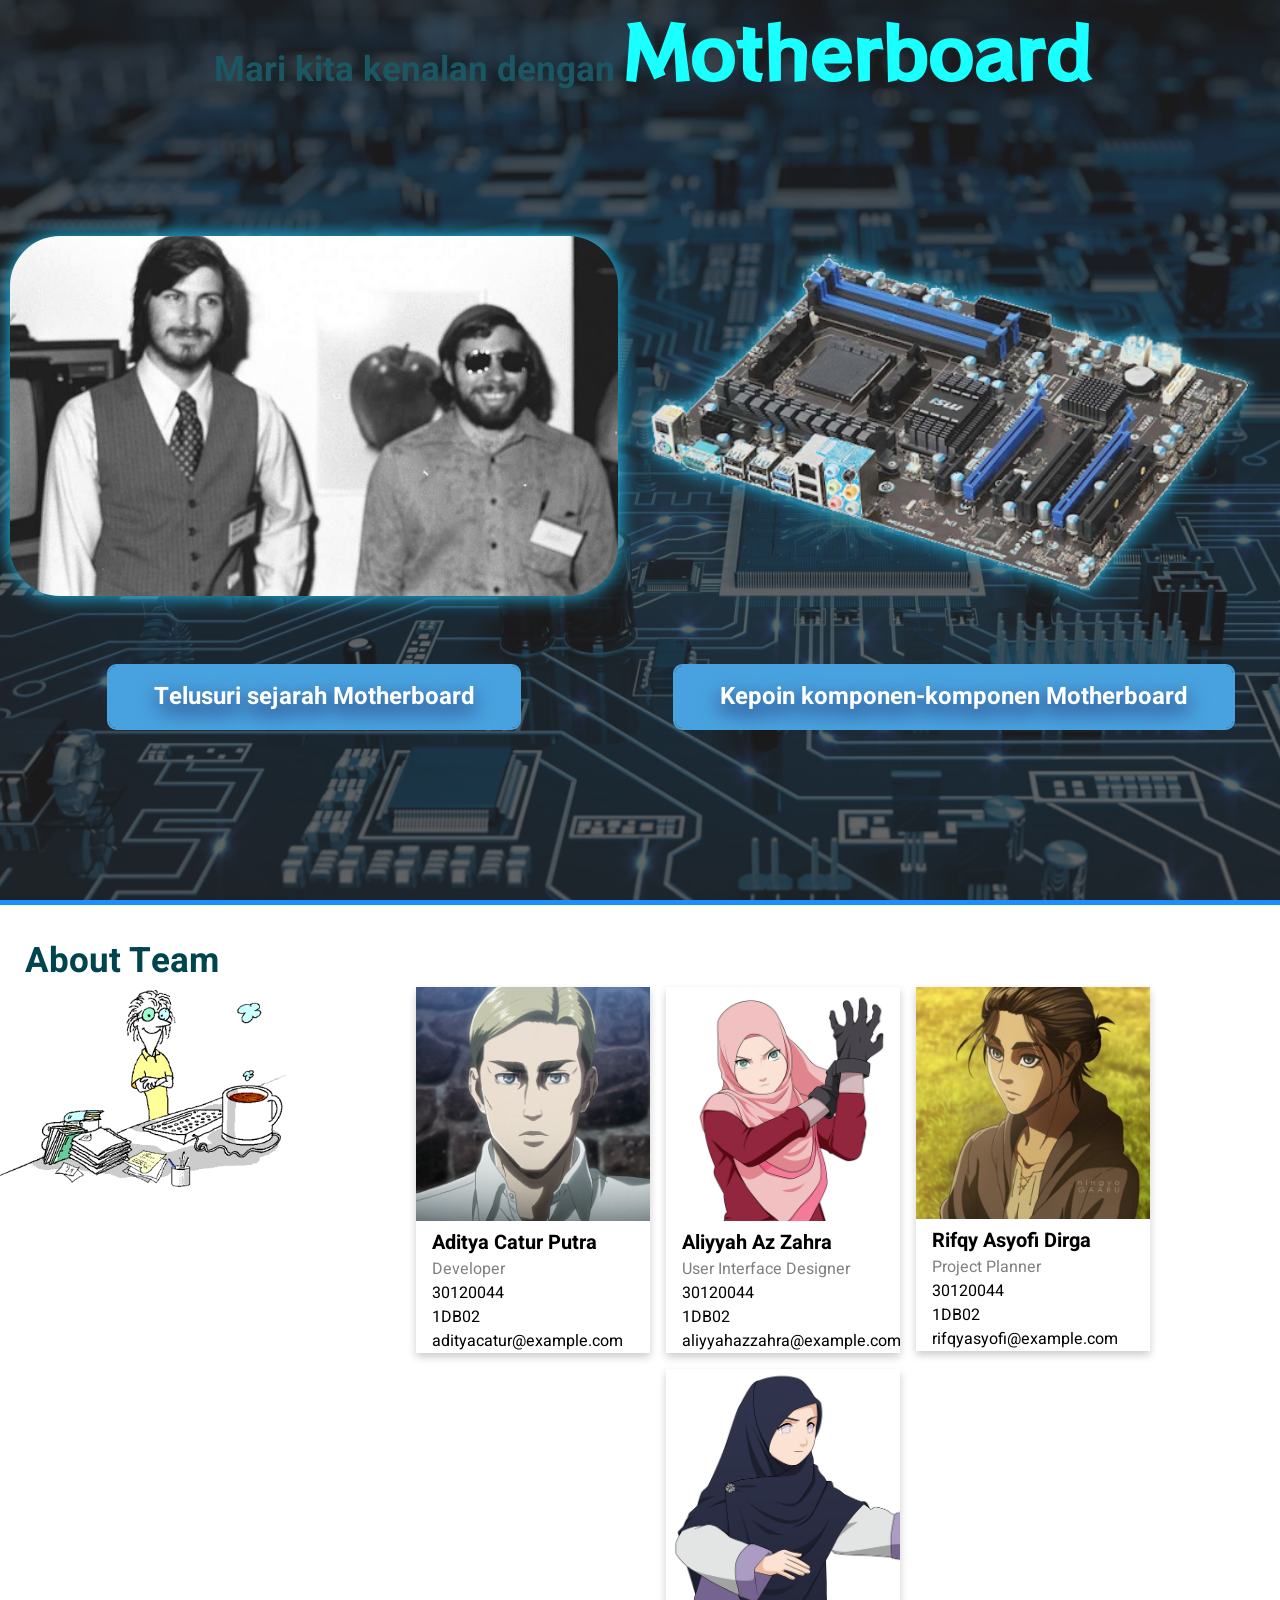
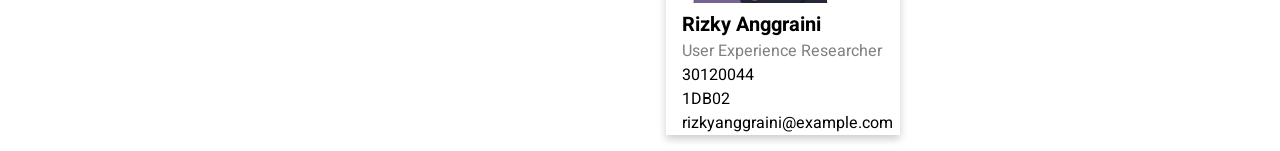
==== index.html @ c0091dea "update modul komponen linknya belum" ====
<!DOCTYPE html>
<html lang="en">
<head>
    <meta charset="UTF-8">
    <meta http-equiv="X-UA-Compatible" content="IE=edge">
    <meta name="viewport" content="width=device-width, initial-scale=1.0">
    <title>Sejarah dan Komponen Motherboard</title>
    <link rel="stylesheet" href="resources/css/index-style.css">
    <link rel="stylesheet" href="resources/css/btn.css">
    <link rel="stylesheet" href="resources/css/index-contact-style.css">
</head>
<body>
    <div class="wrapper">
        <div class="black">
            <h1 class="animate-h1 mb-15">
                Mari kita kenalan dengan <span class="gedein">Motherboard</span>
            </h1>
            <div>
                <div class="content">
                    <div class="flex arah-bawah">
                        <img class="animationgedekecil brad" src="resources/images/penemu.jpg" alt="">
                        <a href="materi/sejarah.html">
                            <button class="btn third">
                                <h2>Telusuri sejarah Motherboard</h2>
                            </button>
                        </a>
                    </div>
                    <div class="flex arah-bawah">
                        <img class="animationgedekecil brad" src="resources/images/motherboard.png" alt="">
                        <a href="materi/komponen.html">
                            <button class="btn third">
                                <h2>Kepoin komponen-komponen Motherboard</h2>
                            </button>
                        </a>
                    </div>
                </div>
            </div>
        </div>
    </div>
    
    <!-- start contact form -->
    <b>
        <h1>About Team</h1>
    </b>
    <div class="flex">
        <div>
            <img class="h-gif" src="resources/images/ngopi.gif" alt="">
        </div>
        <div class="row">
            <div class="column">
              <div class="card">
                <img src="resources/images/1.png" alt="Aditya Catur Putra" style="width:100%">
                <div class="container">
                  <h2>Aditya Catur Putra</h2>
                  <p class="title">Developer</p>
                  <p>30120044</p>
                  <p>1DB02</p>
                  <p>adityacatur@example.com</p>
                </div>
              </div>
            </div>
            <div class="column">
              <div class="card">
                <img src="resources/images/2.png" alt="Aliyyah Az Zahra" style="width:100%">
                <div class="container">
                  <h2>Aliyyah Az Zahra</h2>
                  <p class="title">User Interface Designer</p>
                  <p>30120044</p>
                  <p>1DB02</p>
                  <p>aliyyahazzahra@example.com</p>
                </div>
              </div>
            </div>
            <div class="column">
              <div class="card">
                <img src="resources/images/3.jpg" alt="Rifqy Asyofi Dirga" style="width:100%">
                <div class="container">
                  <h2>Rifqy Asyofi Dirga</h2>
                  <p class="title">Project Planner</p>
                  <p>30120044</p>
                  <p>1DB02</p>
                  <p>rifqyasyofi@example.com</p>
                </div>
              </div>
            </div>
            <div class="column">
              <div class="card">
                <img src="resources/images/4.jpg" alt="Risky Anggraeni" style="width:100%">
                <div class="container">
                  <h2>Rizky Anggraini</h2>
                  <p class="title">User Experience Researcher</p>
                  <p>30120044</p>
                  <p>1DB02</p>
                  <p>rizkyanggraini@example.com</p>
                </div>
            </div>
        </div>
    </div>

    <!-- end contact form -->
</body>
</html>
---- resources/css/index-style.css ----
@import url('https://fonts.googleapis.com/css2?family=RocknRoll+One&display=swap');
@import url('https://fonts.googleapis.com/css2?family=Heebo:wght@300&display=swap');

@media (min-width: 900px) {
    .wrapper{
        display: flex;
        flex-direction: column;
        justify-content: center;
    }

    .flex {
        display: flex;
    }
    
    .content {
        display: flex;
        justify-content: space-around;
    }

    .gedein {
        font-size: 70px;
        color: cyan;
        font-family: 'RocknRoll One', sans-serif;
    }
}

.flex-wrap {
    flex-wrap: wrap;
}

.justify-space {
    justify-content: space-between;
}

.mby{
    margin: 1vh;
}

#content {
    min-height: 100vh;
}

#artikel {
    min-height: 110px;
}

.tombol-artikel {
    cursor: pointer;
}

.font-size {
    font-size: 3vh;
}

.margin-padding-1{
    margin: 5vh 1rem;
    padding: 1rem;

}

.div-shadow {
    border-radius: 1rem;
    box-shadow: 10px 10px 2rem #888888;
}

* {
    margin: 0;
    box-sizing: border-box;
    font-family: 'Heebo', sans-serif;
}
.black{
    background-color: rgba(0, 0, 0, 0.671);
    min-height: 100vh;
    
}
.wrapper {
    color: aliceblue;
    overflow: hidden;
    text-align: center;
    min-height: 100vh;
    background-size: cover;
    background-image: url('../images/index-wallpaper.jpg');
    background-repeat: no-repeat;
    filter: opacity(0.9);
    border-bottom: solid 5px rgb(0, 132, 255);
    margin-bottom: 30px;
}

h1 {
    margin-left: 25px;
    color: #004450;
    font-size: 35px;
    transition-duration: 1s;
}
.mb-15 {
    margin-bottom: 15vh;
}

h1:hover {
    transition: all;
    transition-duration: 1s;
    transform: translateX(-1rem);
}
    
.animate-h1 {
    animation-name: bayangan;
    animation-duration: 1s;
    animation-iteration-count: infinite;
    animation-direction: alternate;
}

@keyframes bayangan {
    0% {
        filter: drop-shadow(8px 8px 10px rgb(0, 153, 255));
    }
    100% {
        color: rgb(255, 255, 255);
        filter: drop-shadow(0px 1px 3px rgb(0, 162, 255));
    }
}

.arah-bawah {
    flex-direction: column;
    align-items: center;
}
    


.animationgedekecil {
    filter: drop-shadow(0px 0px 10px rgb(0, 195, 255));
    animation-name: bigger;
    animation-duration: 4s;
    animation-iteration-count: infinite;
    animation-direction: alternate;
}

@keyframes bigger {
    0% {
        transform: scale(1.2);
    }
    100% {
        transform: scale(1);
    }
}

.brad {
    border-radius: 50px;
    height: 40vh;
    margin-bottom: 3rem;
}


a {
    display: inline-block;
}

p {
    color: #004450;
}

.warna-putih {
    color: whitesmoke;
}
---- resources/css/btn.css ----
.btn {
    box-sizing: border-box;
    -webkit-appearance: none;
       -moz-appearance: none;
            appearance: none;
    background-color: transparent;
    border: 2px solid #e74c3c;
    border-radius: 0.6em;
    color: #e74c3c;
    cursor: pointer;
    display: flex;
    align-self: center;
    font-size: 1rem;
    font-weight: 400;
    line-height: 1;
    margin: 20px;
    padding: 1.2em 2.8em;
    text-decoration: none;
    text-align: center;
    font-family: 'Montserrat', sans-serif;
    font-weight: 700;
  }
  .btn:hover, .btn:focus, .btn-active {
    color: #fff;
    outline: 0;
  }
  .third {
    border-color: #3498db;
    color: #fff;
    box-shadow: 0 0 40px 40px #3498db inset, 0 0 0 0 #3498db;
    transition: all 150ms ease-in-out;
  }
  .third:hover , .btn-active {
    box-shadow: 0 0 10px 0 #3498db inset, 0 0 10px 4px #3498db;
  }

  a {
    text-decoration: none;
  }

  button.btn.third h2 {
    filter: drop-shadow(0px 8px 10px rgb(5, 0, 75));
  }
  .hover-hitam:hover {
    color: #333;
  }
---- resources/css/index-contact-style.css ----
/* Three columns side by side */
.column {
    float: left;
    width: 33.3%;
    margin-bottom: 16px;
    padding: 0 8px;
  }
  
  /* Display the columns below each other instead of side by side on small screens */
  @media screen and (max-width: 600px) {
      .column {
      width: 100%;
      }
}

  .row {
      display: flex;
      justify-content: center;
      flex-wrap: wrap;
  }

  .column {
      width: 250px;
  }

  /* Add some shadows to create a card effect */
  .card {
    box-shadow: 0 4px 8px 0 rgba(0, 0, 0, 0.2);
  }
  
  /* Some left and right padding inside the container */
  .container {
    padding: 0 16px;
  }
  
  /* Clear floats */
  .container::after, .row::after {
    content: "";
    clear: both;
    display: table;
  }
  
  .title {
    color: grey;
  }

  .card .container h2, p {
      color: black;
  }
  .card .container h2 {
      font-size: 20px;
  }

  .h-gif {
      height: 200px;
  }
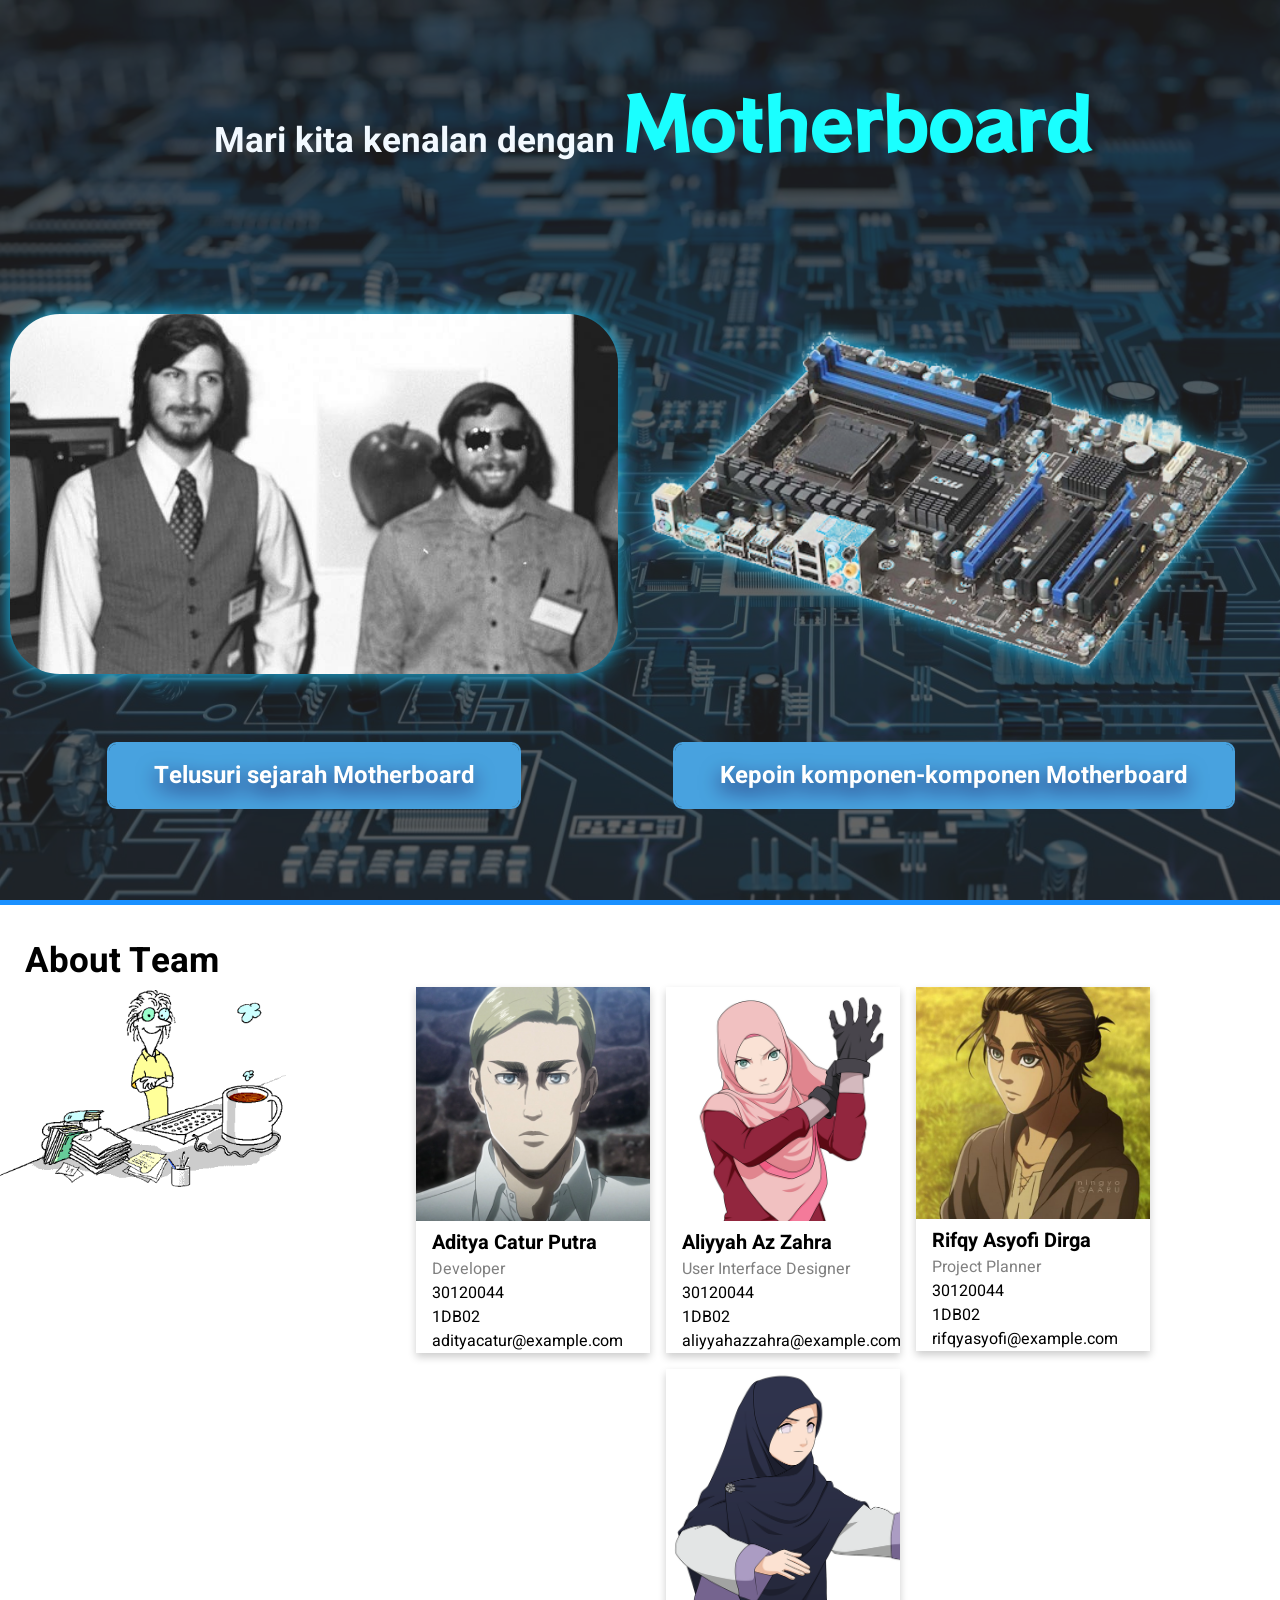
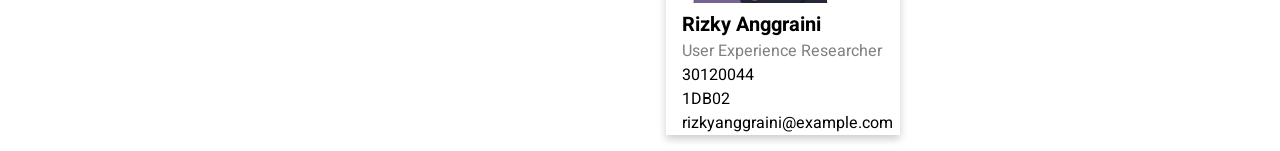
==== commit 5c8021ae: "final update" ====
--- a/index.html
+++ b/index.html
@@ -12,7 +12,7 @@
 <body>
     <div class="wrapper">
         <div class="black">
-            <h1 class="animate-h1 mb-15">
+            <h1 class="animate-h1">
                 Mari kita kenalan dengan <span class="gedein">Motherboard</span>
             </h1>
             <div>
--- a/resources/css/index-style.css
+++ b/resources/css/index-style.css
@@ -7,7 +7,7 @@
         flex-direction: column;
         justify-content: center;
     }
-
+    
     .flex {
         display: flex;
     }
@@ -23,6 +23,7 @@
         font-family: 'RocknRoll One', sans-serif;
     }
 }
+
 
 .flex-wrap {
     flex-wrap: wrap;
@@ -71,7 +72,9 @@
 .black{
     background-color: rgba(0, 0, 0, 0.671);
     min-height: 100vh;
-    
+    display: flex;
+    flex-direction: column;
+    justify-content: space-around;
 }
 .wrapper {
     color: aliceblue;
@@ -88,12 +91,8 @@
 
 h1 {
     margin-left: 25px;
-    color: #004450;
     font-size: 35px;
     transition-duration: 1s;
-}
-.mb-15 {
-    margin-bottom: 15vh;
 }
 
 h1:hover {
@@ -154,9 +153,6 @@
     display: inline-block;
 }
 
-p {
-    color: #004450;
-}
 
 .warna-putih {
     color: whitesmoke;
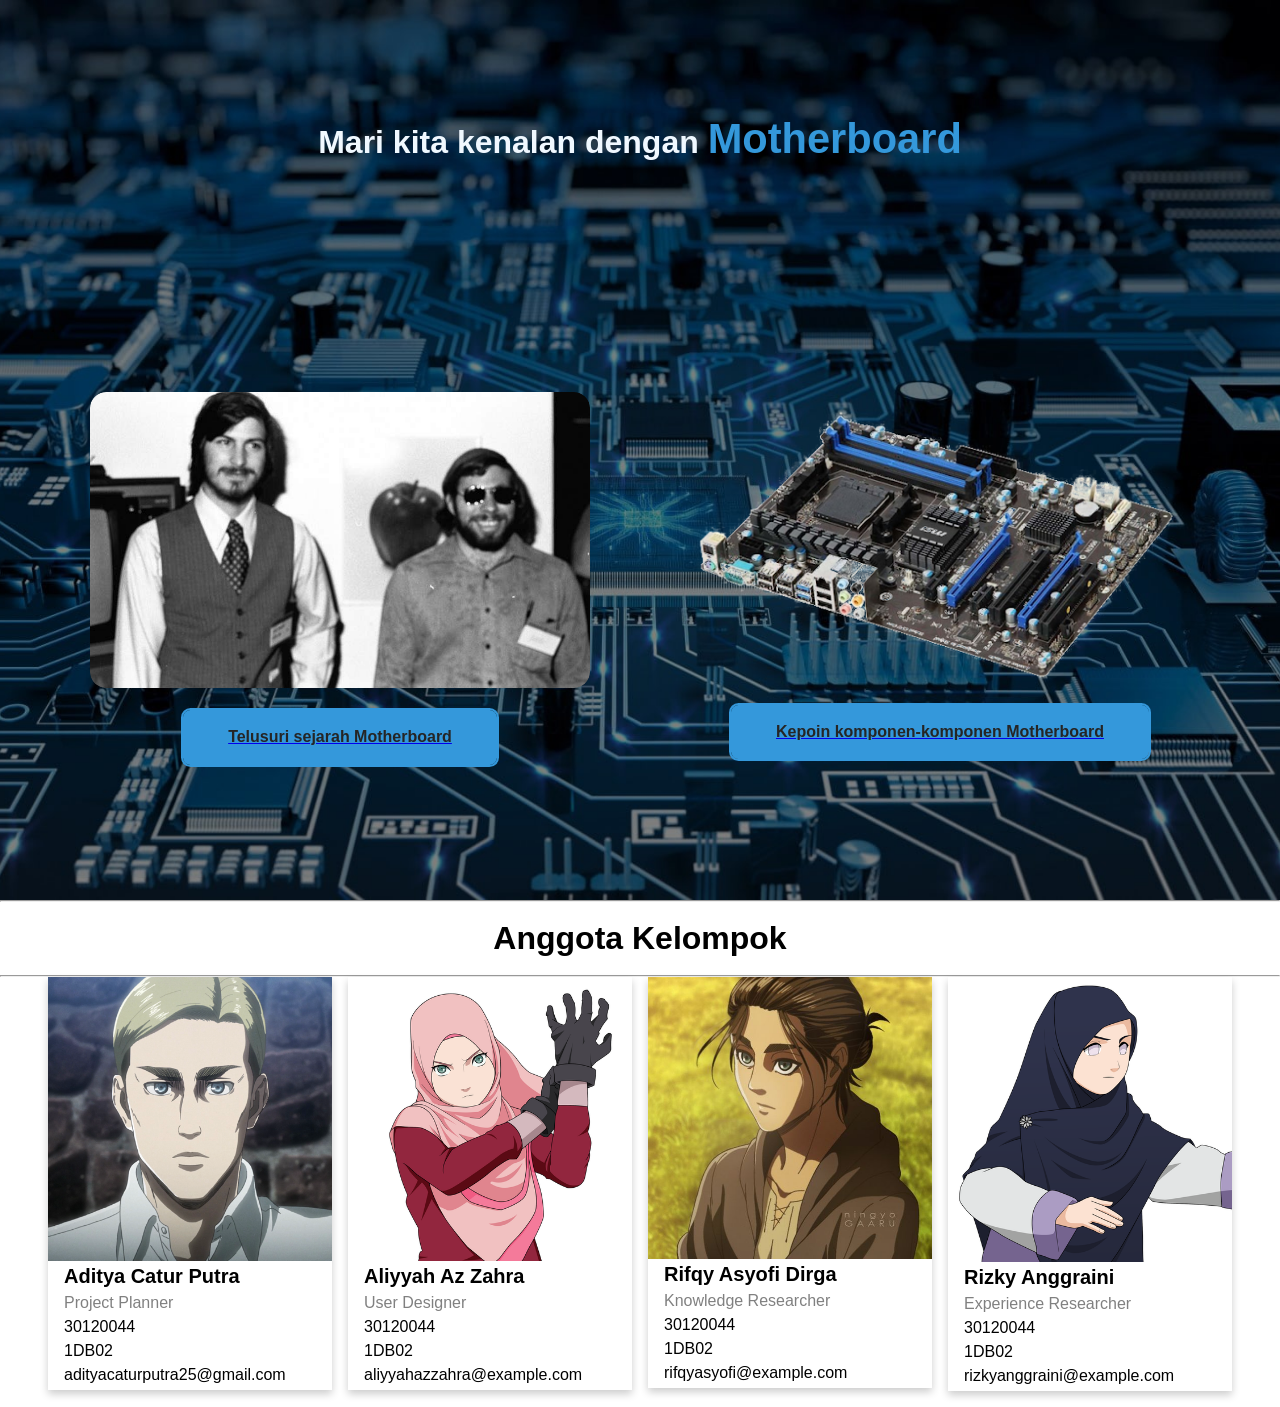
==== commit f4c328aa: "rombak besar besaran alias bikin baru" ====
--- a/index.html
+++ b/index.html
@@ -1,102 +1,167 @@
 <!DOCTYPE html>
 <html lang="en">
+
 <head>
-    <meta charset="UTF-8">
-    <meta http-equiv="X-UA-Compatible" content="IE=edge">
-    <meta name="viewport" content="width=device-width, initial-scale=1.0">
-    <title>Sejarah dan Komponen Motherboard</title>
-    <link rel="stylesheet" href="resources/css/index-style.css">
-    <link rel="stylesheet" href="resources/css/btn.css">
-    <link rel="stylesheet" href="resources/css/index-contact-style.css">
+  <meta charset="UTF-8">
+  <meta http-equiv="X-UA-Compatible" content="IE=edge">
+  <meta name="viewport" content="width=device-width, initial-scale=1.0">
+  <title>Kelompok Motherboard</title>
+  <link rel="stylesheet" href="assets/css/primary.css">
+  <link rel="stylesheet" href="assets/css/index-contact-style.css">
 </head>
+
 <body>
-    <div class="wrapper">
-        <div class="black">
-            <h1 class="animate-h1">
-                Mari kita kenalan dengan <span class="gedein">Motherboard</span>
-            </h1>
-            <div>
-                <div class="content">
-                    <div class="flex arah-bawah">
-                        <img class="animationgedekecil brad" src="resources/images/penemu.jpg" alt="">
-                        <a href="materi/sejarah.html">
-                            <button class="btn third">
-                                <h2>Telusuri sejarah Motherboard</h2>
-                            </button>
-                        </a>
-                    </div>
-                    <div class="flex arah-bawah">
-                        <img class="animationgedekecil brad" src="resources/images/motherboard.png" alt="">
-                        <a href="materi/komponen.html">
-                            <button class="btn third">
-                                <h2>Kepoin komponen-komponen Motherboard</h2>
-                            </button>
-                        </a>
-                    </div>
-                </div>
-            </div>
+  <style>
+    @media (min-width: 500px) {
+      header section img {
+        width: 500px;
+      }
+    }
+
+    * {
+      box-sizing: border-box;
+      margin: 0;
+      padding: 0;
+    }
+
+    body {
+      font-family: 'Heebo', sans-serif;
+      font-size: 16px;
+    }
+
+    img {
+      width: 100%;
+    }
+
+    header {
+      min-height: 100vh;
+      background-image: url('assets/img/index/index-wallpaper.jpg');
+      background-position: center;
+      background-repeat: no-repeat;
+      background-size: cover;
+      color: aliceblue;
+      display: flex;
+      flex-direction: column;
+      justify-content: space-around;
+      align-items: center;
+    }
+
+    header h1 {
+      margin: 32px 0;
+      flex-basis: 20%;
+      margin: 12px;
+    }
+
+    header span {
+      color: #3498db;
+      font-size: 1.3em;
+    }
+
+    header div {
+      flex-basis: 80%;
+      display: flex;
+      flex-wrap: wrap;
+      align-items: center;
+      justify-content: space-evenly;
+      width: 100%;
+    }
+
+    header div section {
+      display: flex;
+      flex-direction: column;
+      justify-content: space-evenly;
+      align-items: center;
+      margin: 10px;
+    }
+
+    header div section div {
+      border-radius: 16px;
+      overflow: hidden;
+    }
+
+    header div section img {
+      border-radius: 16px;
+      transition: all 0.4s;
+      transition-timing-function: ease;
+    }
+
+    header div section img:hover {
+      transform: scale(1.1);
+    }
+  </style>
+  <header>
+    <h1>Mari kita kenalan dengan <span class="text-animation"> Motherboard</span></h1>
+    <div>
+      <section id="kotak-sejarah">
+        <div>
+          <img src="assets/img/index/penemu.jpg" alt="">
         </div>
+        <a href="sejarah.html"><button>Telusuri sejarah Motherboard</button></a>
+      </section>
+      <section id="kotak-komponen">
+        <div>
+          <img src="assets/img/index/motherboard.png" alt="">
+        </div>
+        <a href="komponen.html#more-link"><button>Kepoin komponen-komponen Motherboard</button></a>
+      </section>
     </div>
-    
-    <!-- start contact form -->
-    <b>
-        <h1>About Team</h1>
-    </b>
-    <div class="flex">
-        <div>
-            <img class="h-gif" src="resources/images/ngopi.gif" alt="">
+  </header>
+  <footer>
+    <hr>
+    <br>
+    <h1 style="text-align: center;">Anggota Kelompok</h1>
+    <br>
+    <hr>
+    <div class="row">
+      <div class="column">
+        <div class="card">
+          <img src="assets/img/characters/1.png" alt="Aditya Catur Putra" style="width:100%">
+          <div class="container">
+            <h2>Aditya Catur Putra</h2>
+            <p class="title">Project Planner</p>
+            <p>30120044</p>
+            <p>1DB02</p>
+            <p>adityacaturputra25@gmail.com</p>
+          </div>
         </div>
-        <div class="row">
-            <div class="column">
-              <div class="card">
-                <img src="resources/images/1.png" alt="Aditya Catur Putra" style="width:100%">
-                <div class="container">
-                  <h2>Aditya Catur Putra</h2>
-                  <p class="title">Developer</p>
-                  <p>30120044</p>
-                  <p>1DB02</p>
-                  <p>adityacatur@example.com</p>
-                </div>
-              </div>
-            </div>
-            <div class="column">
-              <div class="card">
-                <img src="resources/images/2.png" alt="Aliyyah Az Zahra" style="width:100%">
-                <div class="container">
-                  <h2>Aliyyah Az Zahra</h2>
-                  <p class="title">User Interface Designer</p>
-                  <p>30120044</p>
-                  <p>1DB02</p>
-                  <p>aliyyahazzahra@example.com</p>
-                </div>
-              </div>
-            </div>
-            <div class="column">
-              <div class="card">
-                <img src="resources/images/3.jpg" alt="Rifqy Asyofi Dirga" style="width:100%">
-                <div class="container">
-                  <h2>Rifqy Asyofi Dirga</h2>
-                  <p class="title">Project Planner</p>
-                  <p>30120044</p>
-                  <p>1DB02</p>
-                  <p>rifqyasyofi@example.com</p>
-                </div>
-              </div>
-            </div>
-            <div class="column">
-              <div class="card">
-                <img src="resources/images/4.jpg" alt="Risky Anggraeni" style="width:100%">
-                <div class="container">
-                  <h2>Rizky Anggraini</h2>
-                  <p class="title">User Experience Researcher</p>
-                  <p>30120044</p>
-                  <p>1DB02</p>
-                  <p>rizkyanggraini@example.com</p>
-                </div>
-            </div>
+      </div>
+      <div class="column">
+        <div class="card">
+          <img src="assets/img/characters/2.png" alt="Aliyyah Az Zahra" style="width:100%">
+          <div class="container">
+            <h2>Aliyyah Az Zahra</h2>
+            <p class="title">User Designer</p>
+            <p>30120044</p>
+            <p>1DB02</p>
+            <p>aliyyahazzahra@example.com</p>
+          </div>
         </div>
-    </div>
+      </div>
+      <div class="column">
+        <div class="card">
+          <img src="assets/img/characters/3.jpg" alt="Rifqy Asyofi Dirga" style="width:100%">
+          <div class="container">
+            <h2>Rifqy Asyofi Dirga</h2>
+            <p class="title">Knowledge Researcher</p>
+            <p>30120044</p>
+            <p>1DB02</p>
+            <p>rifqyasyofi@example.com</p>
+          </div>
+        </div>
+      </div>
+      <div class="column">
+        <div class="card">
+          <img src="assets/img/characters/4.jpg" alt="Risky Anggraeni" style="width:100%">
+          <div class="container">
+            <h2>Rizky Anggraini</h2>
+            <p class="title">Experience Researcher</p>
+            <p>30120044</p>
+            <p>1DB02</p>
+            <p>rizkyanggraini@example.com</p>
+          </div>
+        </div>
+      </div>
+  </footer>
+</body>
 
-    <!-- end contact form -->
-</body>
 </html>
--- a/assets/css/primary.css
+++ b/assets/css/primary.css
@@ -0,0 +1,69 @@
+button {
+  box-sizing: border-box;
+  -webkit-appearance: none;
+  -moz-appearance: none;
+  appearance: none;
+  background-color: transparent;
+  border: 2px solid #e74c3c;
+  border-radius: 0.6em;
+  color: #e74c3c;
+  cursor: pointer;
+  display: flex;
+  align-self: center;
+  font-size: 1rem;
+  font-weight: 400;
+  line-height: 1;
+  margin: 20px;
+  padding: 1.2em 2.8em;
+  text-decoration: none;
+  text-align: center;
+  font-family: 'Montserrat', sans-serif;
+  font-weight: 700;
+  border-color: #3498db;
+  color: #252525;
+  box-shadow: 0 0 40px 40px #3498db inset, 0 0 0 0 #3498db;
+  transition: all 250ms ease-in-out;
+}
+
+button:hover , .button-active {
+  box-shadow: 0 0 10px 0 #3498db inset, 0 0 10px 4px #3498db;
+  color: rgb(255, 255, 255);
+  outline: 0;
+}
+
+
+
+
+#to-home {
+  color: #252525;
+  background-color: #3498db;
+  padding: 12px;
+  border-radius: 16px;
+  transition: 0.2s;
+}
+
+#to-home:hover {
+  color: aliceblue;
+}
+
+
+
+
+
+.text-animation {
+  animation-name: bayangan;
+  animation-duration: 1s;
+  animation-iteration-count: infinite;
+  animation-direction: alternate;
+}
+
+@keyframes bayangan {
+  0% {
+    filter: drop-shadow(8px 8px 10px rgb(0, 153, 255));
+  }
+
+  100% {
+    color: rgb(255, 255, 255);
+    filter: drop-shadow(0px 1px 3px rgb(0, 162, 255));
+  }
+}
--- a/assets/css/index-contact-style.css
+++ b/assets/css/index-contact-style.css
@@ -0,0 +1,57 @@
+/* Three columns side by side */
+.column {
+    float: left;
+    width: 33.3%;
+    margin-bottom: 16px;
+    padding: 0 8px;
+  }
+  
+  /* Display the columns below each other instead of side by side on small screens */
+  @media screen and (max-width: 600px) {
+      .column {
+      width: 100%;
+      }
+}
+
+  .row {
+      display: flex;
+      justify-content: center;
+      flex-wrap: wrap;
+  }
+
+  .column {
+      width: 300px;
+  }
+
+  /* Add some shadows to create a card effect */
+  .card {
+    box-shadow: 0 4px 8px 0 rgba(0, 0, 0, 0.2);
+  }
+  
+  /* Some left and right padding inside the container */
+  .container {
+    padding: 0 16px;
+  }
+  
+  /* Clear floats */
+  .container::after, .row::after {
+    content: "";
+    clear: both;
+    display: table;
+  }
+  
+  .title {
+    color: grey;
+  }
+
+  .card .container h2, p {
+      color: black;
+      padding-bottom: 6px;
+  }
+  .card .container h2 {
+      font-size: 20px;
+  }
+
+  .h-gif {
+      height: 200px;
+  }
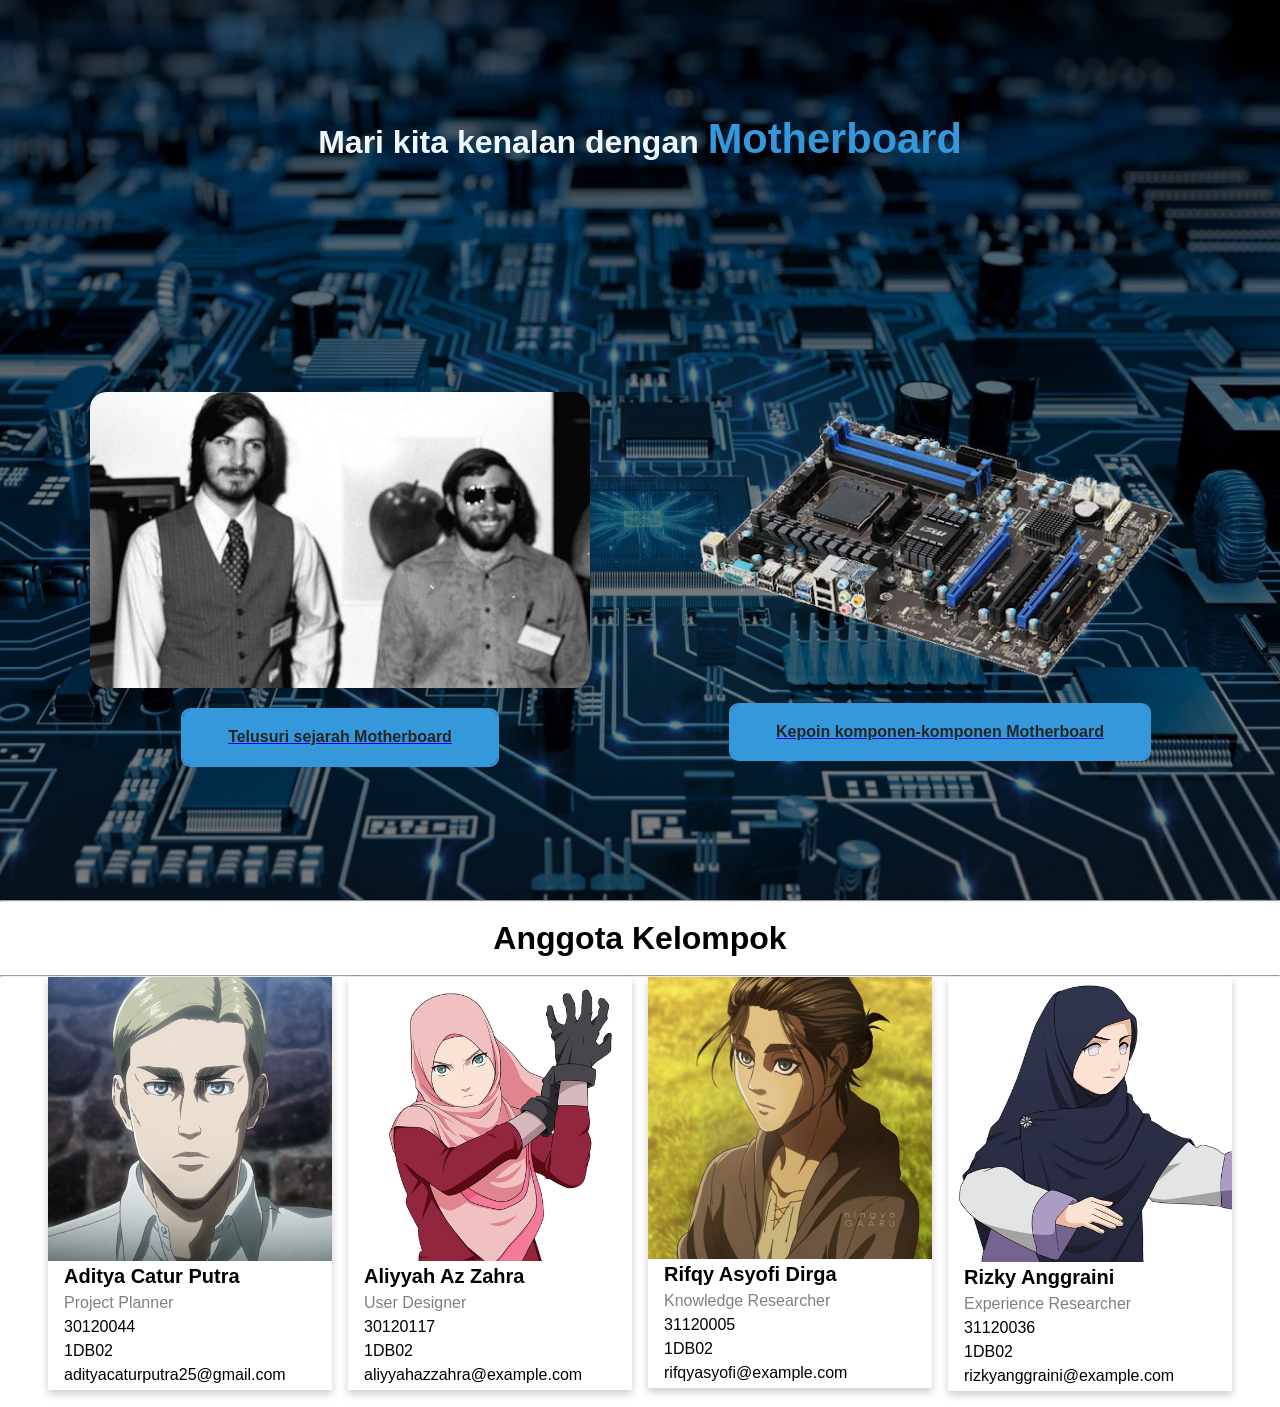
==== commit 2ce1a531: "final" ====
--- a/index.html
+++ b/index.html
@@ -131,7 +131,7 @@
           <div class="container">
             <h2>Aliyyah Az Zahra</h2>
             <p class="title">User Designer</p>
-            <p>30120044</p>
+            <p>30120117</p>
             <p>1DB02</p>
             <p>aliyyahazzahra@example.com</p>
           </div>
@@ -143,7 +143,7 @@
           <div class="container">
             <h2>Rifqy Asyofi Dirga</h2>
             <p class="title">Knowledge Researcher</p>
-            <p>30120044</p>
+            <p>31120005</p>
             <p>1DB02</p>
             <p>rifqyasyofi@example.com</p>
           </div>
@@ -155,7 +155,7 @@
           <div class="container">
             <h2>Rizky Anggraini</h2>
             <p class="title">Experience Researcher</p>
-            <p>30120044</p>
+            <p>31120036</p>
             <p>1DB02</p>
             <p>rizkyanggraini@example.com</p>
           </div>
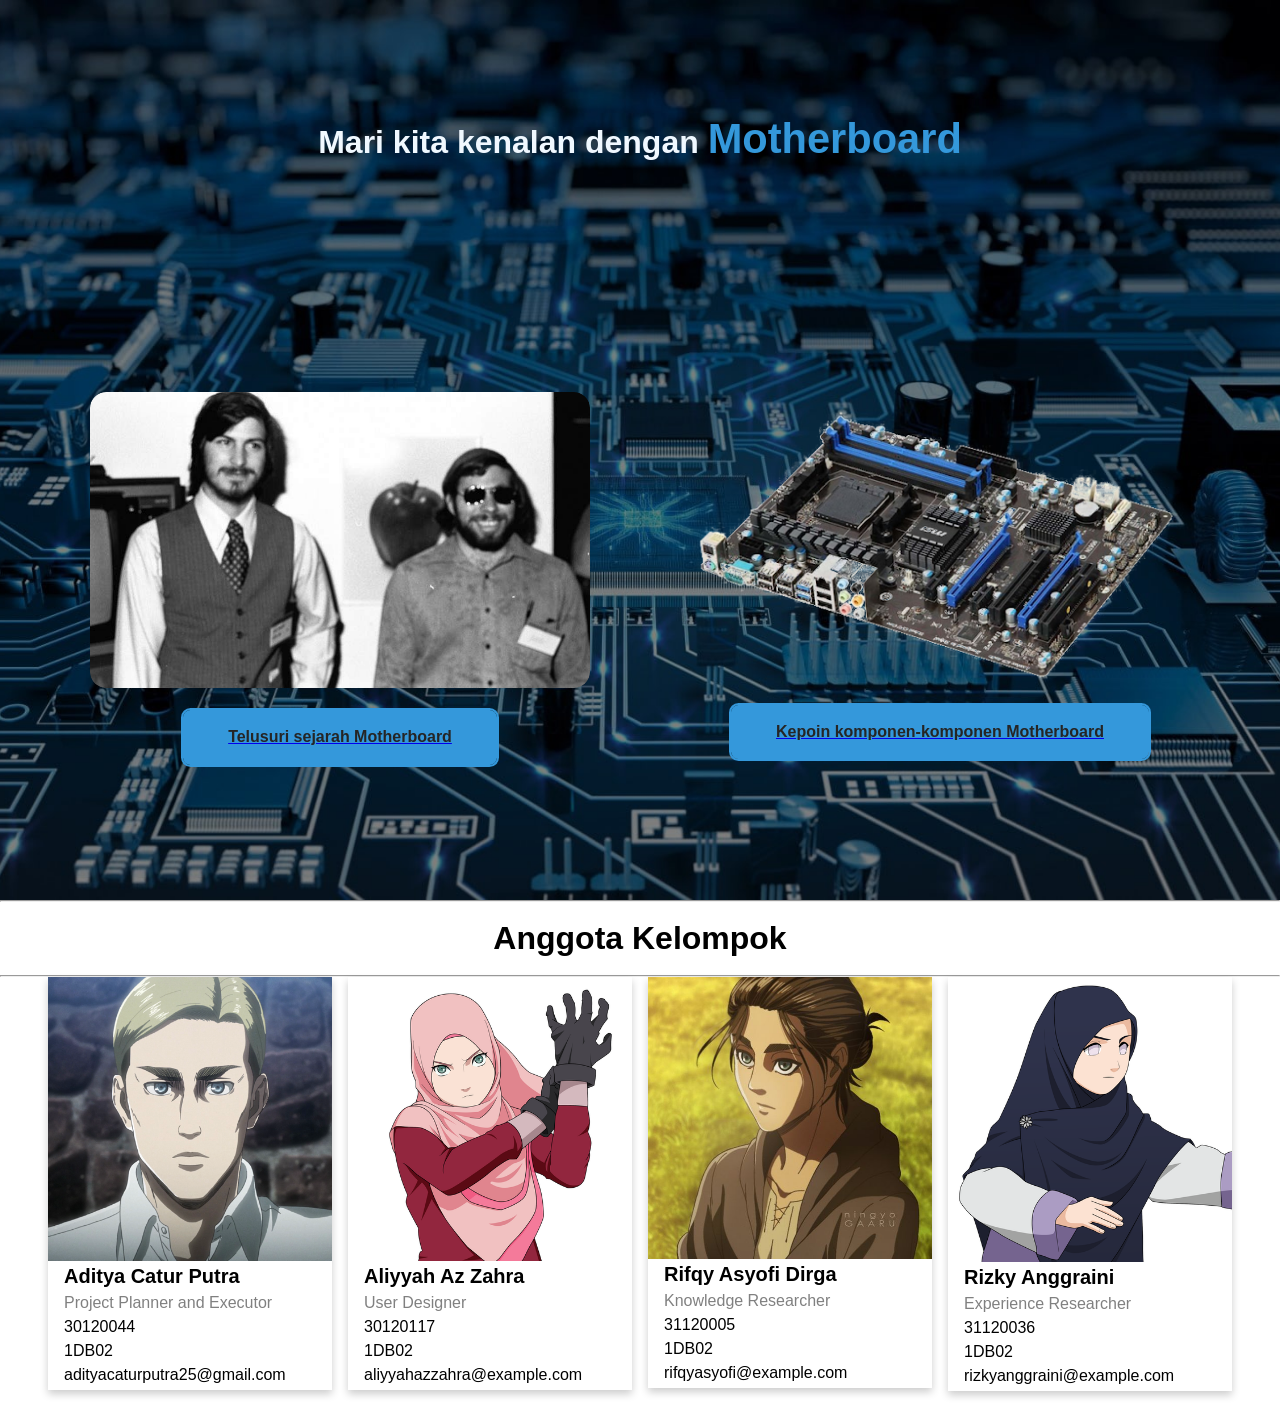
==== commit 8e2a42e4: "penyesuaian role" ====
--- a/index.html
+++ b/index.html
@@ -118,7 +118,7 @@
           <img src="assets/img/characters/1.png" alt="Aditya Catur Putra" style="width:100%">
           <div class="container">
             <h2>Aditya Catur Putra</h2>
-            <p class="title">Project Planner</p>
+            <p class="title">Project Planner and Executor</p>
             <p>30120044</p>
             <p>1DB02</p>
             <p>adityacaturputra25@gmail.com</p>
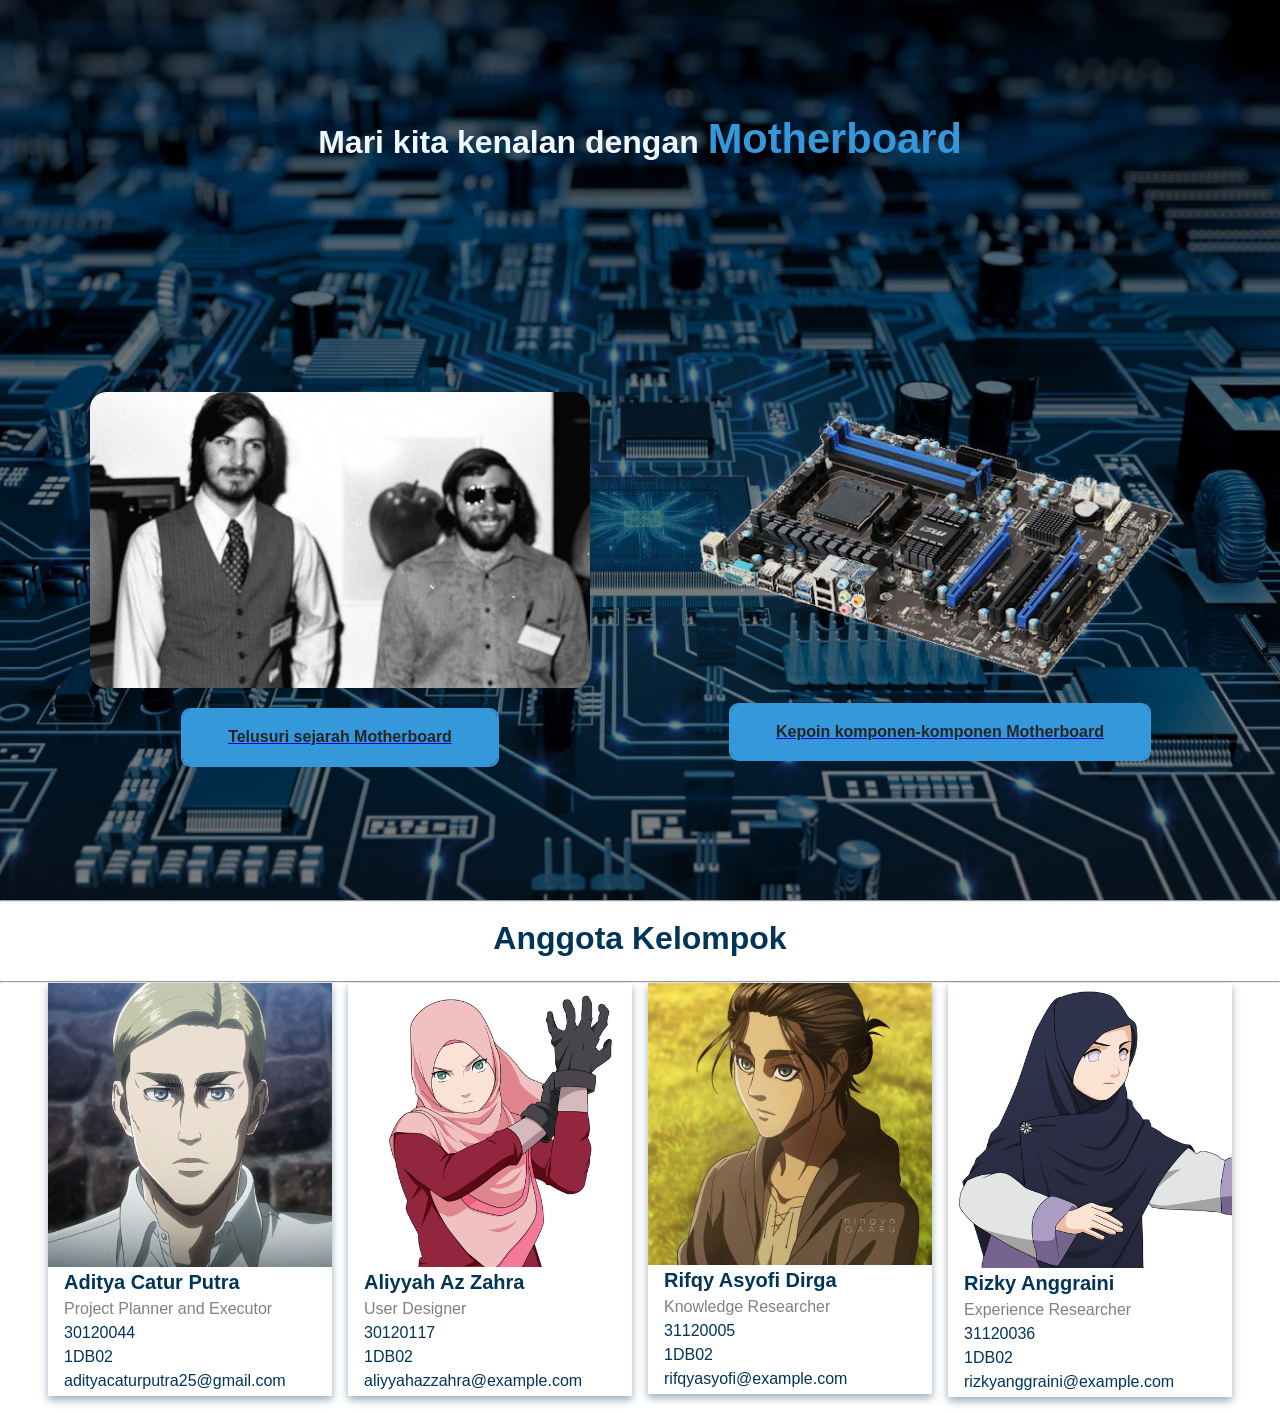
==== commit 77b43ec8: "penyesuaian folder" ====
--- a/index.html
+++ b/index.html
@@ -96,13 +96,13 @@
         <div>
           <img src="assets/img/index/penemu.jpg" alt="">
         </div>
-        <a href="sejarah.html"><button>Telusuri sejarah Motherboard</button></a>
+        <a href="materi/sejarah.html"><button>Telusuri sejarah Motherboard</button></a>
       </section>
       <section id="kotak-komponen">
         <div>
           <img src="assets/img/index/motherboard.png" alt="">
         </div>
-        <a href="komponen.html#more-link"><button>Kepoin komponen-komponen Motherboard</button></a>
+        <a href="materi/komponen.html#more-link"><button>Kepoin komponen-komponen Motherboard</button></a>
       </section>
     </div>
   </header>
--- a/assets/css/index-contact-style.css
+++ b/assets/css/index-contact-style.css
@@ -25,7 +25,7 @@
 
   /* Add some shadows to create a card effect */
   .card {
-    box-shadow: 0 4px 8px 0 rgba(0, 0, 0, 0.2);
+    box-shadow: 0 4px 8px 0 hsla(204, 100%, 17%, 0.4);
   }
   
   /* Some left and right padding inside the container */
@@ -44,8 +44,8 @@
     color: grey;
   }
 
-  .card .container h2, p {
-      color: black;
+  .card .container h2, footer h1, p {
+      color: #003558;
       padding-bottom: 6px;
   }
   .card .container h2 {
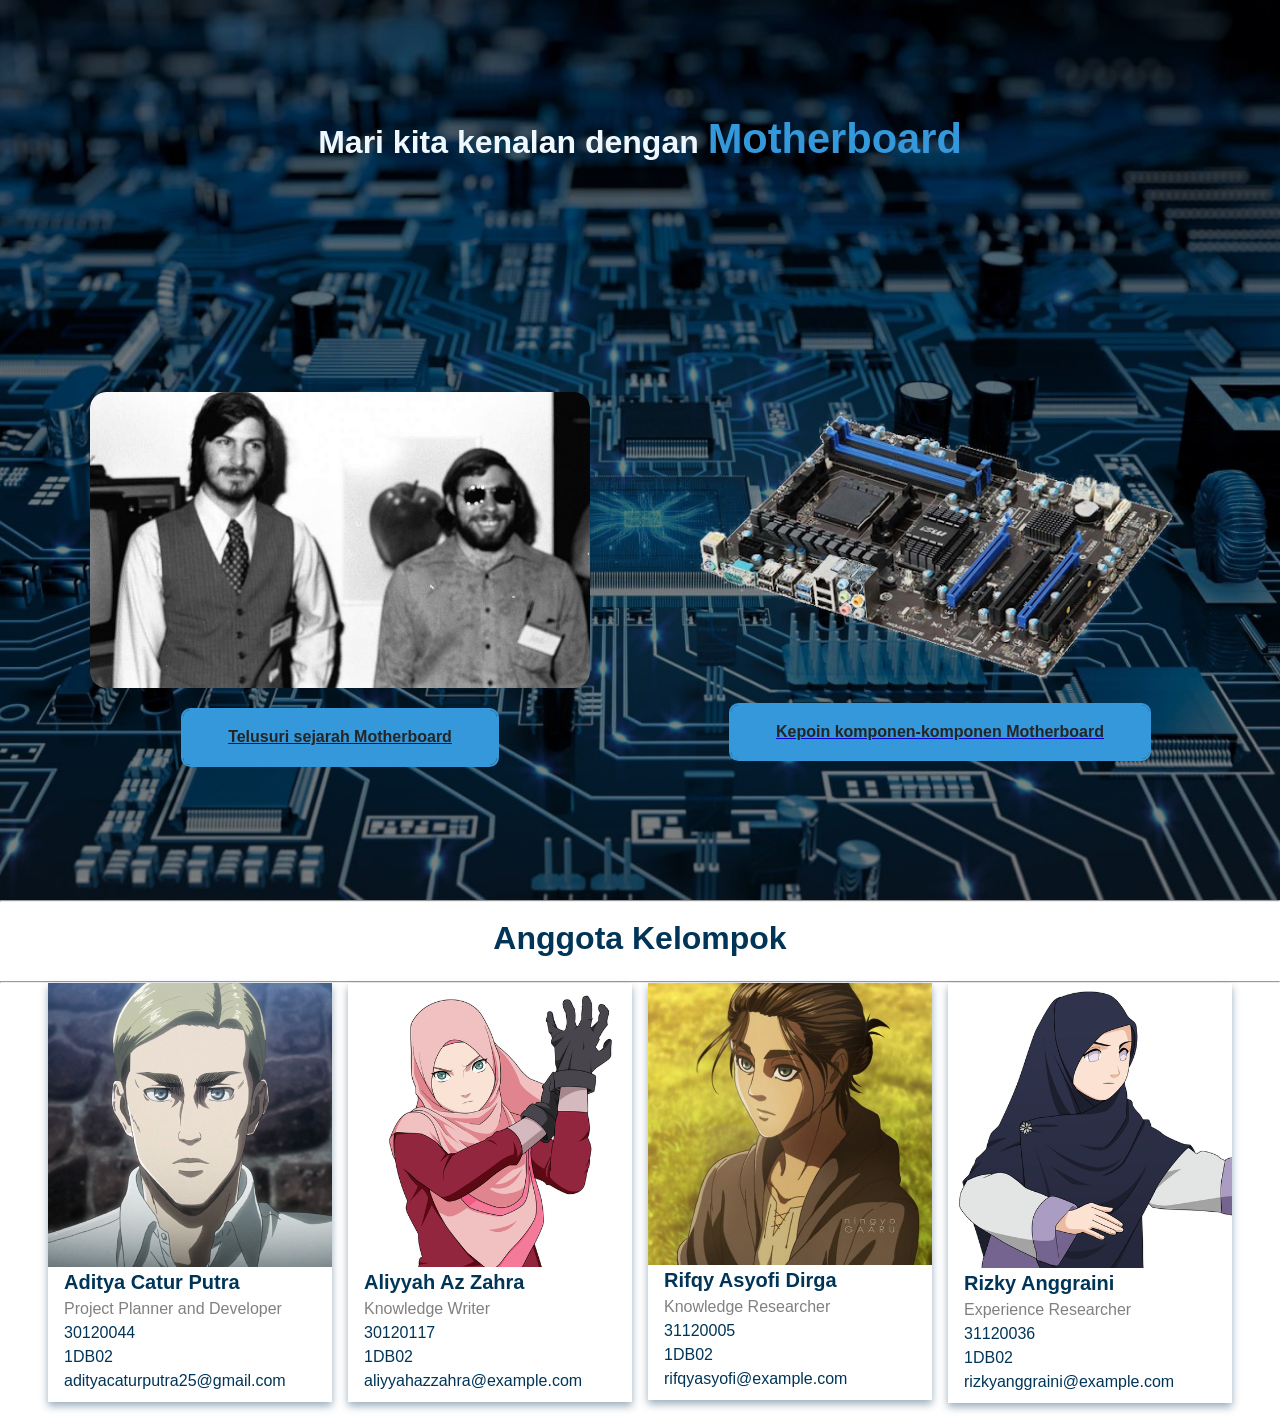
==== commit 28500a2e: "penyesuaian pada card" ====
--- a/index.html
+++ b/index.html
@@ -118,7 +118,7 @@
           <img src="assets/img/characters/1.png" alt="Aditya Catur Putra" style="width:100%">
           <div class="container">
             <h2>Aditya Catur Putra</h2>
-            <p class="title">Project Planner and Executor</p>
+            <p class="title">Project Planner and Developer</p>
             <p>30120044</p>
             <p>1DB02</p>
             <p>adityacaturputra25@gmail.com</p>
@@ -130,7 +130,7 @@
           <img src="assets/img/characters/2.png" alt="Aliyyah Az Zahra" style="width:100%">
           <div class="container">
             <h2>Aliyyah Az Zahra</h2>
-            <p class="title">User Designer</p>
+            <p class="title">Knowledge Writer</p>
             <p>30120117</p>
             <p>1DB02</p>
             <p>aliyyahazzahra@example.com</p>
--- a/assets/css/index-contact-style.css
+++ b/assets/css/index-contact-style.css
@@ -31,6 +31,7 @@
   /* Some left and right padding inside the container */
   .container {
     padding: 0 16px;
+    padding-bottom: 6px;
   }
   
   /* Clear floats */
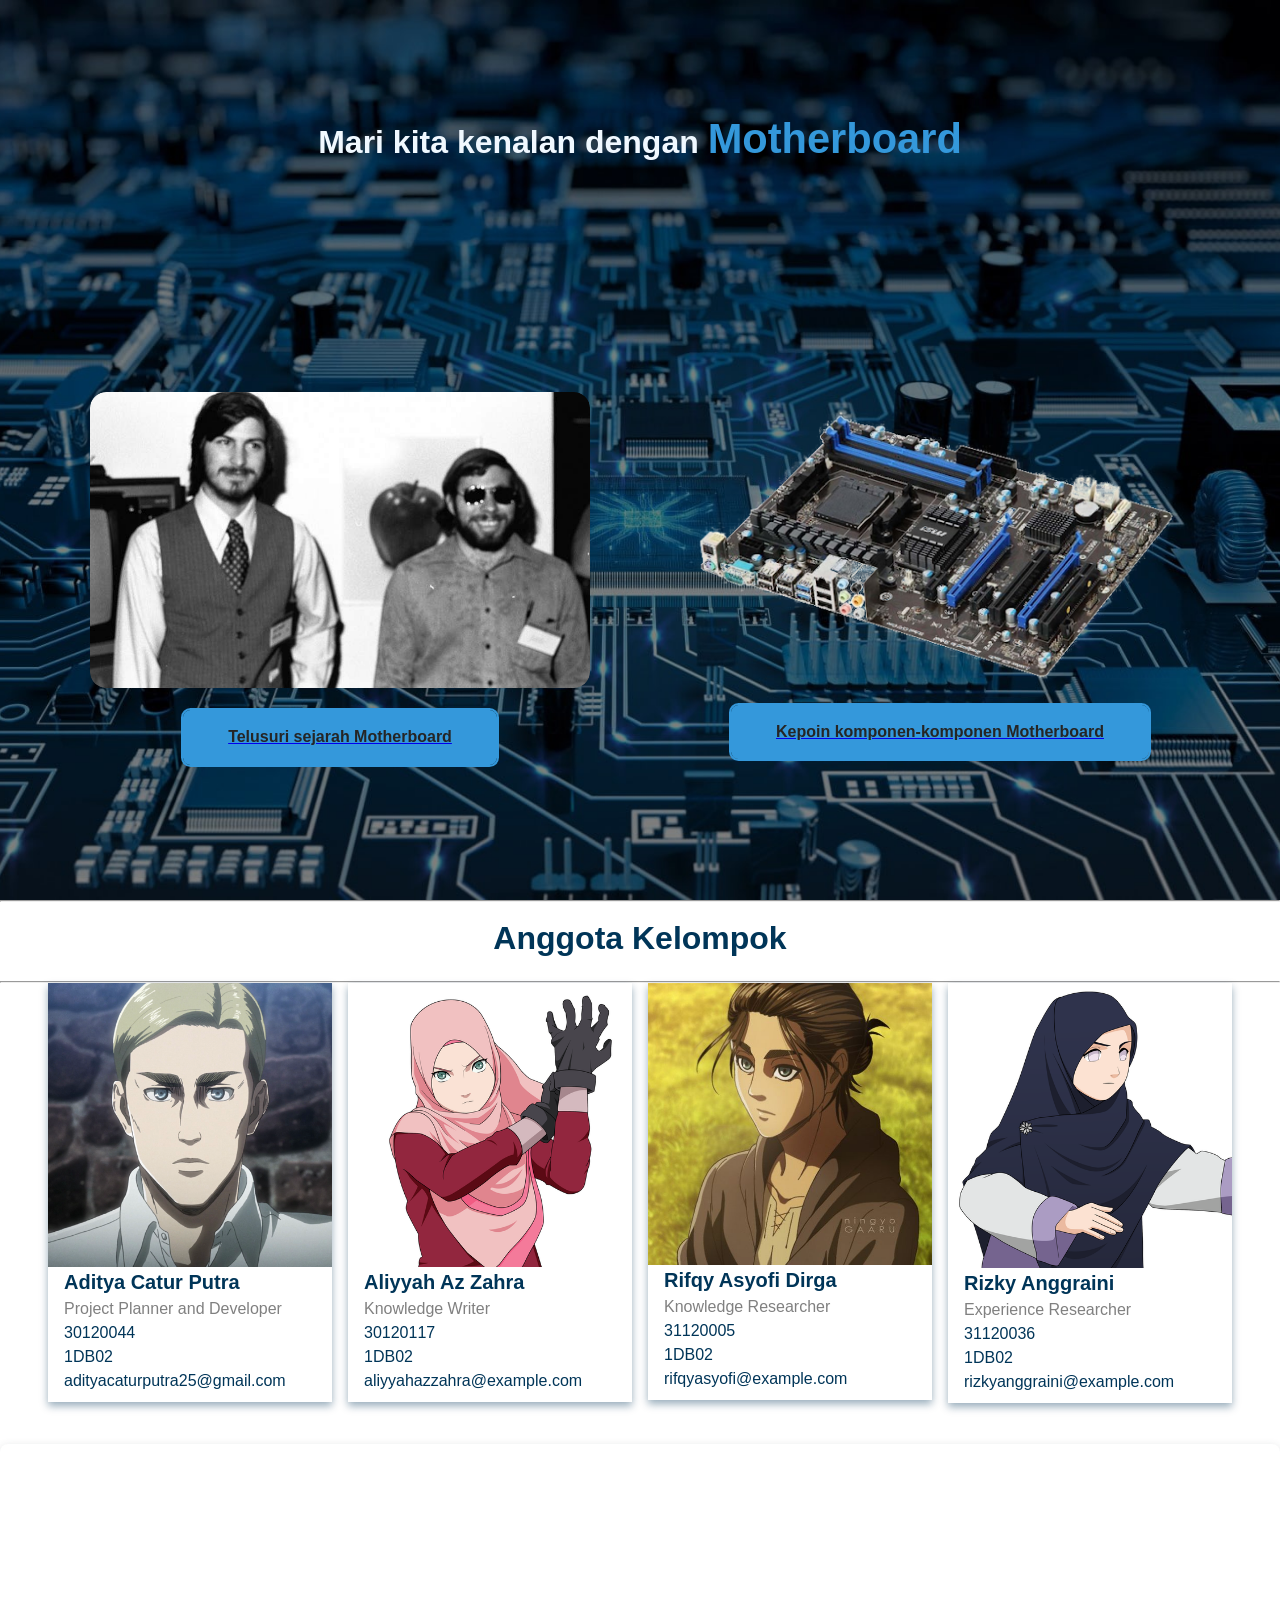
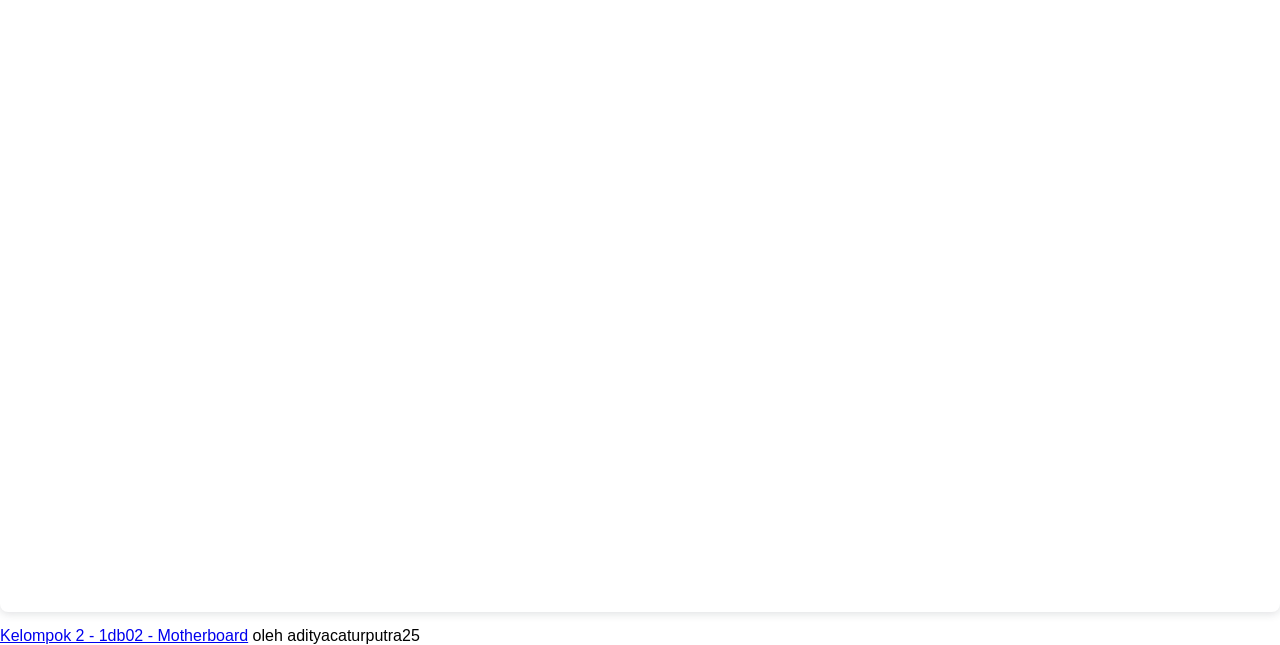
==== commit 1f9424dc: "menambahkan slide materi presentasi" ====
--- a/index.html
+++ b/index.html
@@ -162,6 +162,15 @@
         </div>
       </div>
   </footer>
+
+  <div style="position: relative; width: 100%; height: 0; padding-top: 56.2500%;
+ padding-bottom: 48px; box-shadow: 0 2px 8px 0 rgba(63,69,81,0.16); margin-top: 1.6em; margin-bottom: 0.9em; overflow: hidden;
+ border-radius: 8px; will-change: transform;">
+  <iframe loading="lazy" style="position: absolute; width: 100%; height: 88%; top: 0; left: 0; border: none; padding: 0;margin: 0;"
+    src="https:&#x2F;&#x2F;www.canva.com&#x2F;design&#x2F;DAEhigJu6Rc&#x2F;view?embed">
+  </iframe>
+</div>
+<a href="https:&#x2F;&#x2F;www.canva.com&#x2F;design&#x2F;DAEhigJu6Rc&#x2F;view?utm_content=DAEhigJu6Rc&amp;utm_campaign=designshare&amp;utm_medium=embeds&amp;utm_source=link" target="_blank" rel="noopener">Kelompok 2 - 1db02 - Motherboard</a> oleh adityacaturputra25
 </body>
 
 </html>
